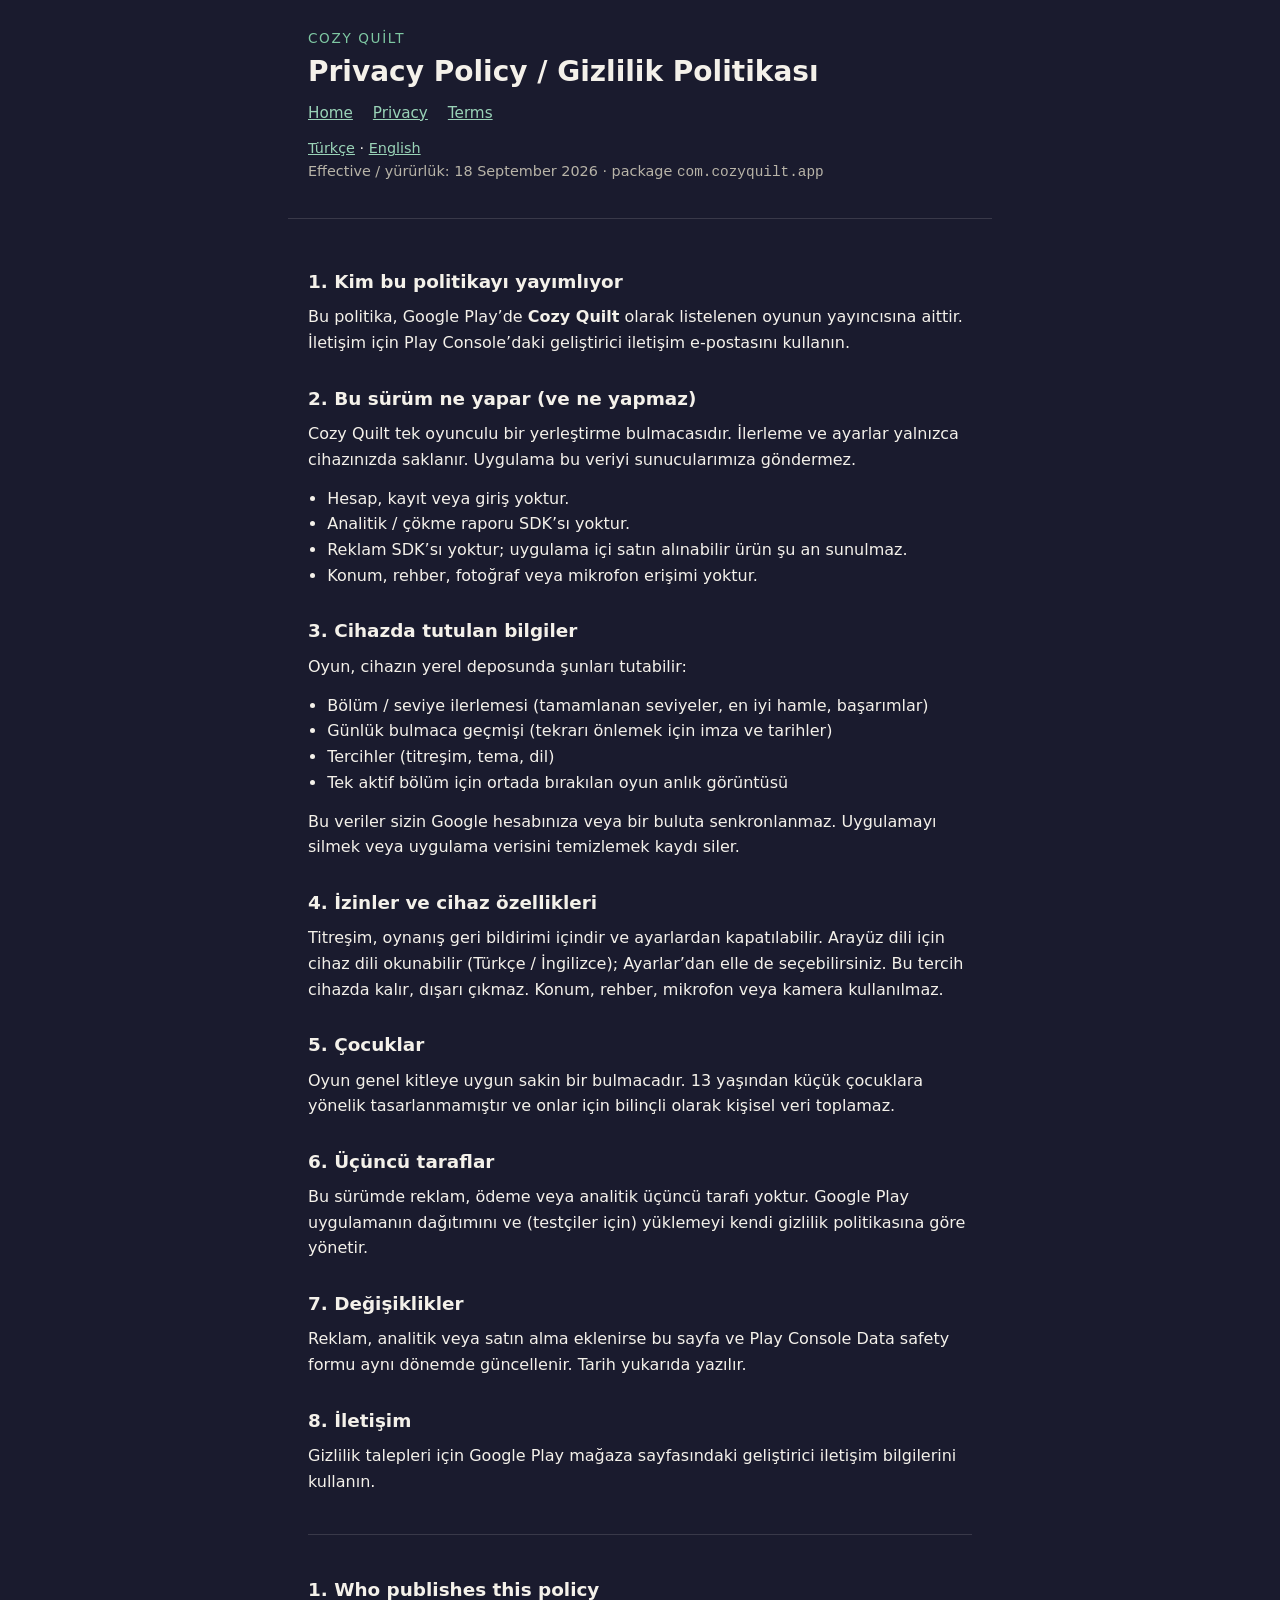
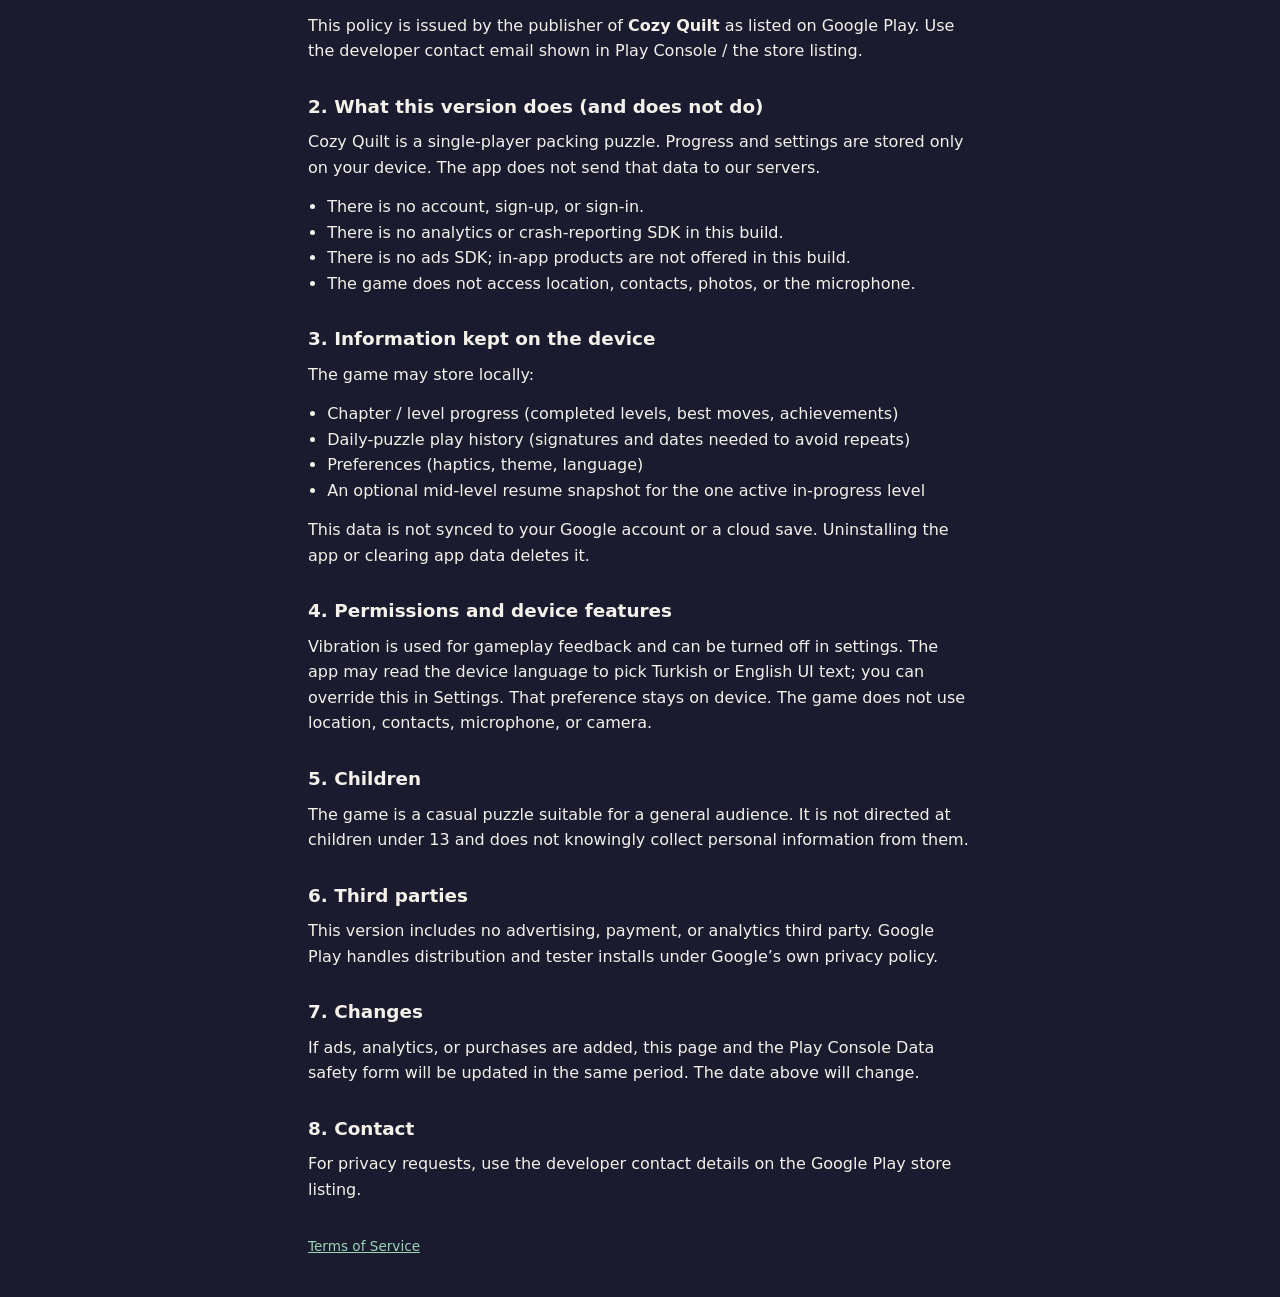
==== privacy.html @ ad8b44af "Add Privacy Policy and Terms of Service pages for Cozy Quilt. Play Console needs public HTTPS pages," ====
<!DOCTYPE html>
<html lang="tr">
  <head>
    <meta charset="utf-8" />
    <meta name="viewport" content="width=device-width, initial-scale=1" />
    <title>Privacy Policy — Cozy Quilt</title>
    <link rel="stylesheet" href="styles.css" />
  </head>
  <body>
    <header>
      <p class="brand">Cozy Quilt</p>
      <h1>Privacy Policy / Gizlilik Politikası</h1>
      <nav>
        <a href="index.html">Home</a>
        <a href="privacy.html">Privacy</a>
        <a href="terms.html">Terms</a>
      </nav>
      <p class="lang-switch"><a href="#tr">Türkçe</a> · <a href="#en">English</a></p>
      <p class="meta">Effective / yürürlük: 18 September 2026 · package <code>com.cozyquilt.app</code></p>
    </header>
    <main>
      <section id="tr">
        <h2>1. Kim bu politikayı yayımlıyor</h2>
        <p>
          Bu politika, Google Play’de <strong>Cozy Quilt</strong> olarak listelenen
          oyunun yayıncısına aittir. İletişim için Play Console’daki geliştirici
          iletişim e-postasını kullanın.
        </p>

        <h2>2. Bu sürüm ne yapar (ve ne yapmaz)</h2>
        <p>
          Cozy Quilt tek oyunculu bir yerleştirme bulmacasıdır. İlerleme ve ayarlar
          yalnızca cihazınızda saklanır. Uygulama bu veriyi sunucularımıza göndermez.
        </p>
        <ul>
          <li>Hesap, kayıt veya giriş yoktur.</li>
          <li>Analitik / çökme raporu SDK’sı yoktur.</li>
          <li>Reklam SDK’sı yoktur; uygulama içi satın alınabilir ürün şu an sunulmaz.</li>
          <li>Konum, rehber, fotoğraf veya mikrofon erişimi yoktur.</li>
        </ul>

        <h2>3. Cihazda tutulan bilgiler</h2>
        <p>Oyun, cihazın yerel deposunda şunları tutabilir:</p>
        <ul>
          <li>Bölüm / seviye ilerlemesi (tamamlanan seviyeler, en iyi hamle, başarımlar)</li>
          <li>Günlük bulmaca geçmişi (tekrarı önlemek için imza ve tarihler)</li>
          <li>Tercihler (titreşim, tema, dil)</li>
          <li>Tek aktif bölüm için ortada bırakılan oyun anlık görüntüsü</li>
        </ul>
        <p>
          Bu veriler sizin Google hesabınıza veya bir buluta senkronlanmaz. Uygulamayı
          silmek veya uygulama verisini temizlemek kaydı siler.
        </p>

        <h2>4. İzinler ve cihaz özellikleri</h2>
        <p>
          Titreşim, oynanış geri bildirimi içindir ve ayarlardan kapatılabilir.
          Arayüz dili için cihaz dili okunabilir (Türkçe / İngilizce); Ayarlar’dan
          elle de seçebilirsiniz. Bu tercih cihazda kalır, dışarı çıkmaz.
          Konum, rehber, mikrofon veya kamera kullanılmaz.
        </p>

        <h2>5. Çocuklar</h2>
        <p>
          Oyun genel kitleye uygun sakin bir bulmacadır. 13 yaşından küçük çocuklara
          yönelik tasarlanmamıştır ve onlar için bilinçli olarak kişisel veri
          toplamaz.
        </p>

        <h2>6. Üçüncü taraflar</h2>
        <p>
          Bu sürümde reklam, ödeme veya analitik üçüncü tarafı yoktur. Google Play
          uygulamanın dağıtımını ve (testçiler için) yüklemeyi kendi gizlilik
          politikasına göre yönetir.
        </p>

        <h2>7. Değişiklikler</h2>
        <p>
          Reklam, analitik veya satın alma eklenirse bu sayfa ve Play Console Data
          safety formu aynı dönemde güncellenir. Tarih yukarıda yazılır.
        </p>

        <h2>8. İletişim</h2>
        <p>
          Gizlilik talepleri için Google Play mağaza sayfasındaki geliştirici iletişim
          bilgilerini kullanın.
        </p>
      </section>

      <hr />

      <section id="en">
        <h2>1. Who publishes this policy</h2>
        <p>
          This policy is issued by the publisher of <strong>Cozy Quilt</strong> as
          listed on Google Play. Use the developer contact email shown in Play Console
          / the store listing.
        </p>

        <h2>2. What this version does (and does not do)</h2>
        <p>
          Cozy Quilt is a single-player packing puzzle. Progress and settings are
          stored only on your device. The app does not send that data to our servers.
        </p>
        <ul>
          <li>There is no account, sign-up, or sign-in.</li>
          <li>There is no analytics or crash-reporting SDK in this build.</li>
          <li>There is no ads SDK; in-app products are not offered in this build.</li>
          <li>The game does not access location, contacts, photos, or the microphone.</li>
        </ul>

        <h2>3. Information kept on the device</h2>
        <p>The game may store locally:</p>
        <ul>
          <li>Chapter / level progress (completed levels, best moves, achievements)</li>
          <li>Daily-puzzle play history (signatures and dates needed to avoid repeats)</li>
          <li>Preferences (haptics, theme, language)</li>
          <li>An optional mid-level resume snapshot for the one active in-progress level</li>
        </ul>
        <p>
          This data is not synced to your Google account or a cloud save. Uninstalling
          the app or clearing app data deletes it.
        </p>

        <h2>4. Permissions and device features</h2>
        <p>
          Vibration is used for gameplay feedback and can be turned off in settings.
          The app may read the device language to pick Turkish or English UI text;
          you can override this in Settings. That preference stays on device.
          The game does not use location, contacts, microphone, or camera.
        </p>

        <h2>5. Children</h2>
        <p>
          The game is a casual puzzle suitable for a general audience. It is not
          directed at children under 13 and does not knowingly collect personal
          information from them.
        </p>

        <h2>6. Third parties</h2>
        <p>
          This version includes no advertising, payment, or analytics third party.
          Google Play handles distribution and tester installs under Google’s own
          privacy policy.
        </p>

        <h2>7. Changes</h2>
        <p>
          If ads, analytics, or purchases are added, this page and the Play Console
          Data safety form will be updated in the same period. The date above will
          change.
        </p>

        <h2>8. Contact</h2>
        <p>
          For privacy requests, use the developer contact details on the Google Play
          store listing.
        </p>
      </section>
    </main>
    <footer>
      <a href="terms.html">Terms of Service</a>
    </footer>
  </body>
</html>
---- styles.css ----
:root {
  --bg: #1a1b2e;
  --fg: #f4f1ea;
  --muted: #b8b4a8;
  --accent: #7ec8a3;
  --line: rgba(244, 241, 234, 0.14);
  --link: #9ad4b8;
}

* {
  box-sizing: border-box;
}

html {
  scroll-behavior: smooth;
}

body {
  margin: 0;
  font-family: "Segoe UI", system-ui, sans-serif;
  background: var(--bg);
  color: var(--fg);
  line-height: 1.6;
}

a {
  color: var(--link);
}

header,
main,
footer {
  max-width: 44rem;
  margin: 0 auto;
  padding: 1.25rem 1.25rem 0;
}

header {
  padding-top: 1.75rem;
  border-bottom: 1px solid var(--line);
  padding-bottom: 1.25rem;
}

.brand {
  font-size: 0.85rem;
  letter-spacing: 0.12em;
  text-transform: uppercase;
  color: var(--accent);
  margin: 0 0 0.35rem;
}

h1 {
  font-size: 1.75rem;
  line-height: 1.2;
  margin: 0 0 0.75rem;
}

nav {
  display: flex;
  flex-wrap: wrap;
  gap: 0.75rem 1.25rem;
  font-size: 0.95rem;
}

.meta {
  color: var(--muted);
  font-size: 0.9rem;
}

h2 {
  font-size: 1.15rem;
  margin: 1.75rem 0 0.5rem;
}

p,
ul {
  margin: 0 0 0.85rem;
}

ul {
  padding-left: 1.2rem;
}

hr {
  border: 0;
  border-top: 1px solid var(--line);
  margin: 2.5rem 0;
}

.lang-switch {
  margin: 0.75rem 0 0;
  font-size: 0.9rem;
}

section[id] {
  scroll-margin-top: 1rem;
}

footer {
  color: var(--muted);
  font-size: 0.85rem;
  padding-bottom: 2.5rem;
}
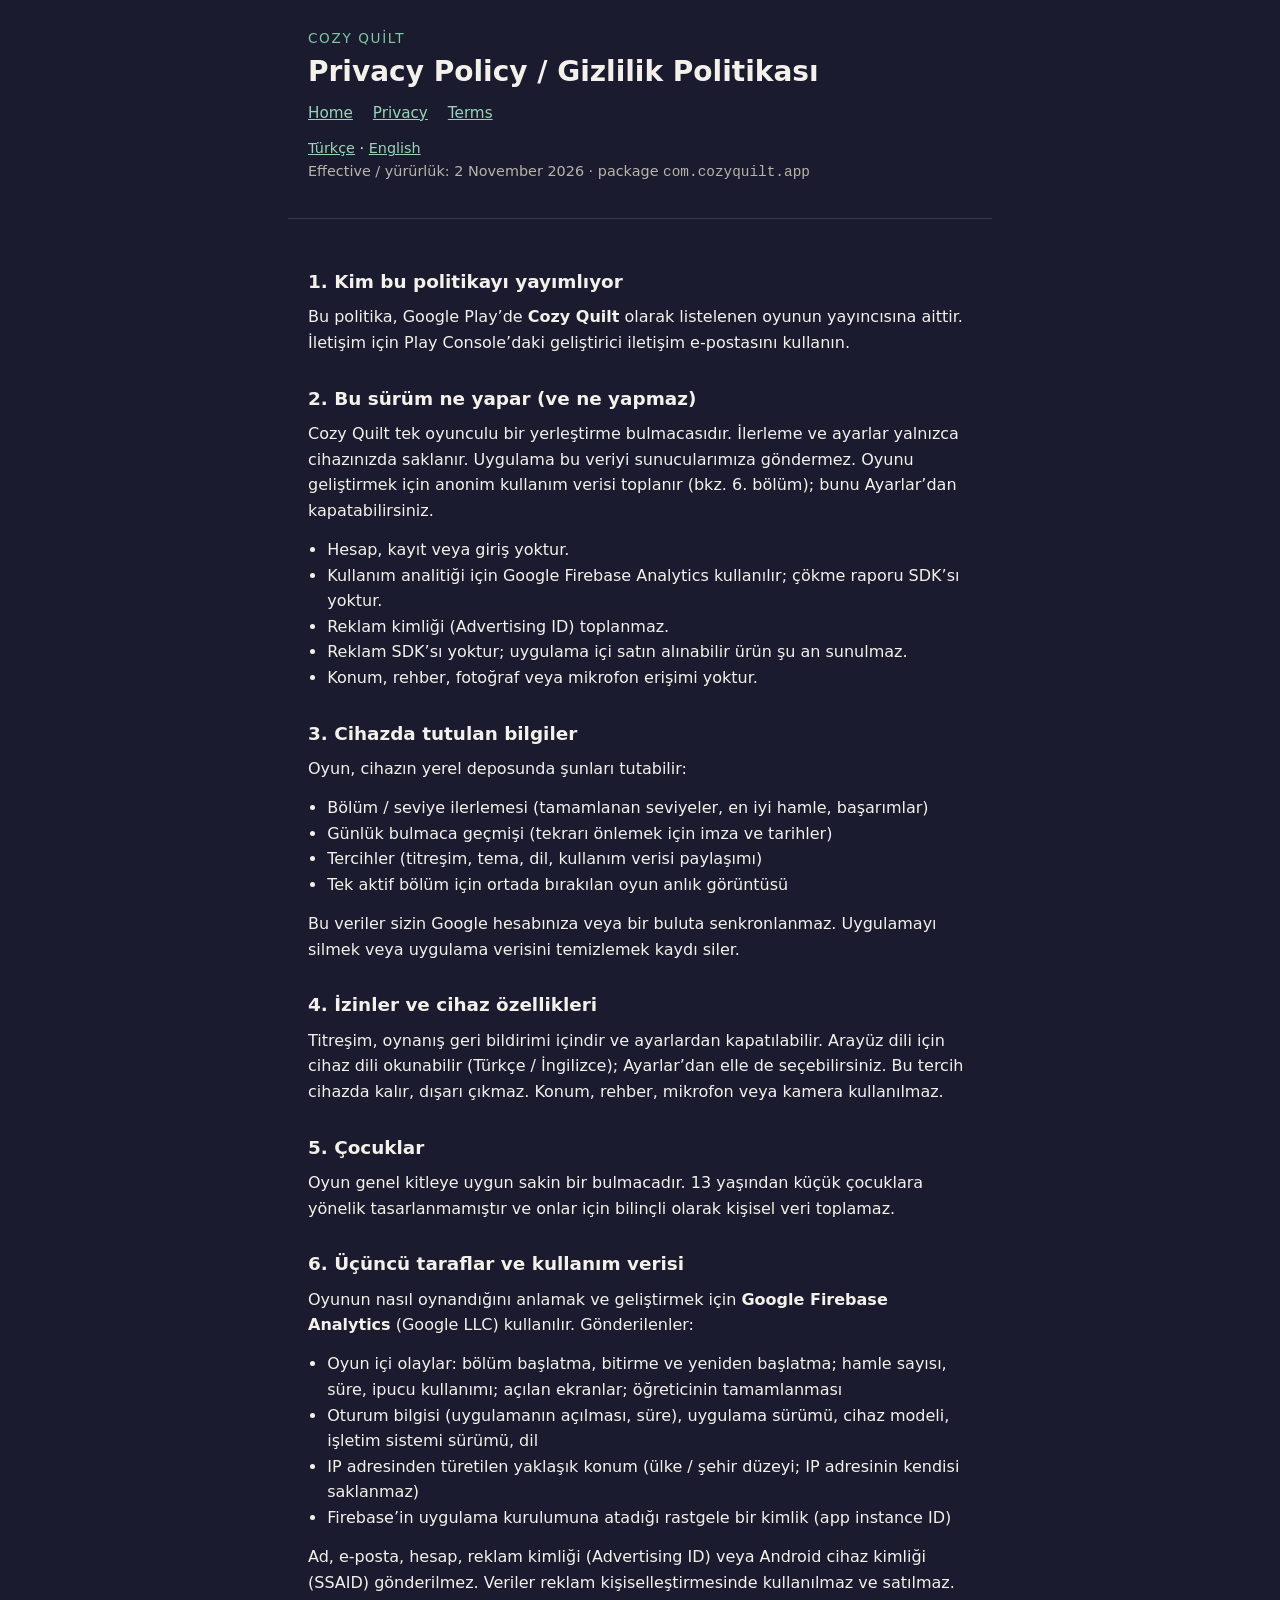
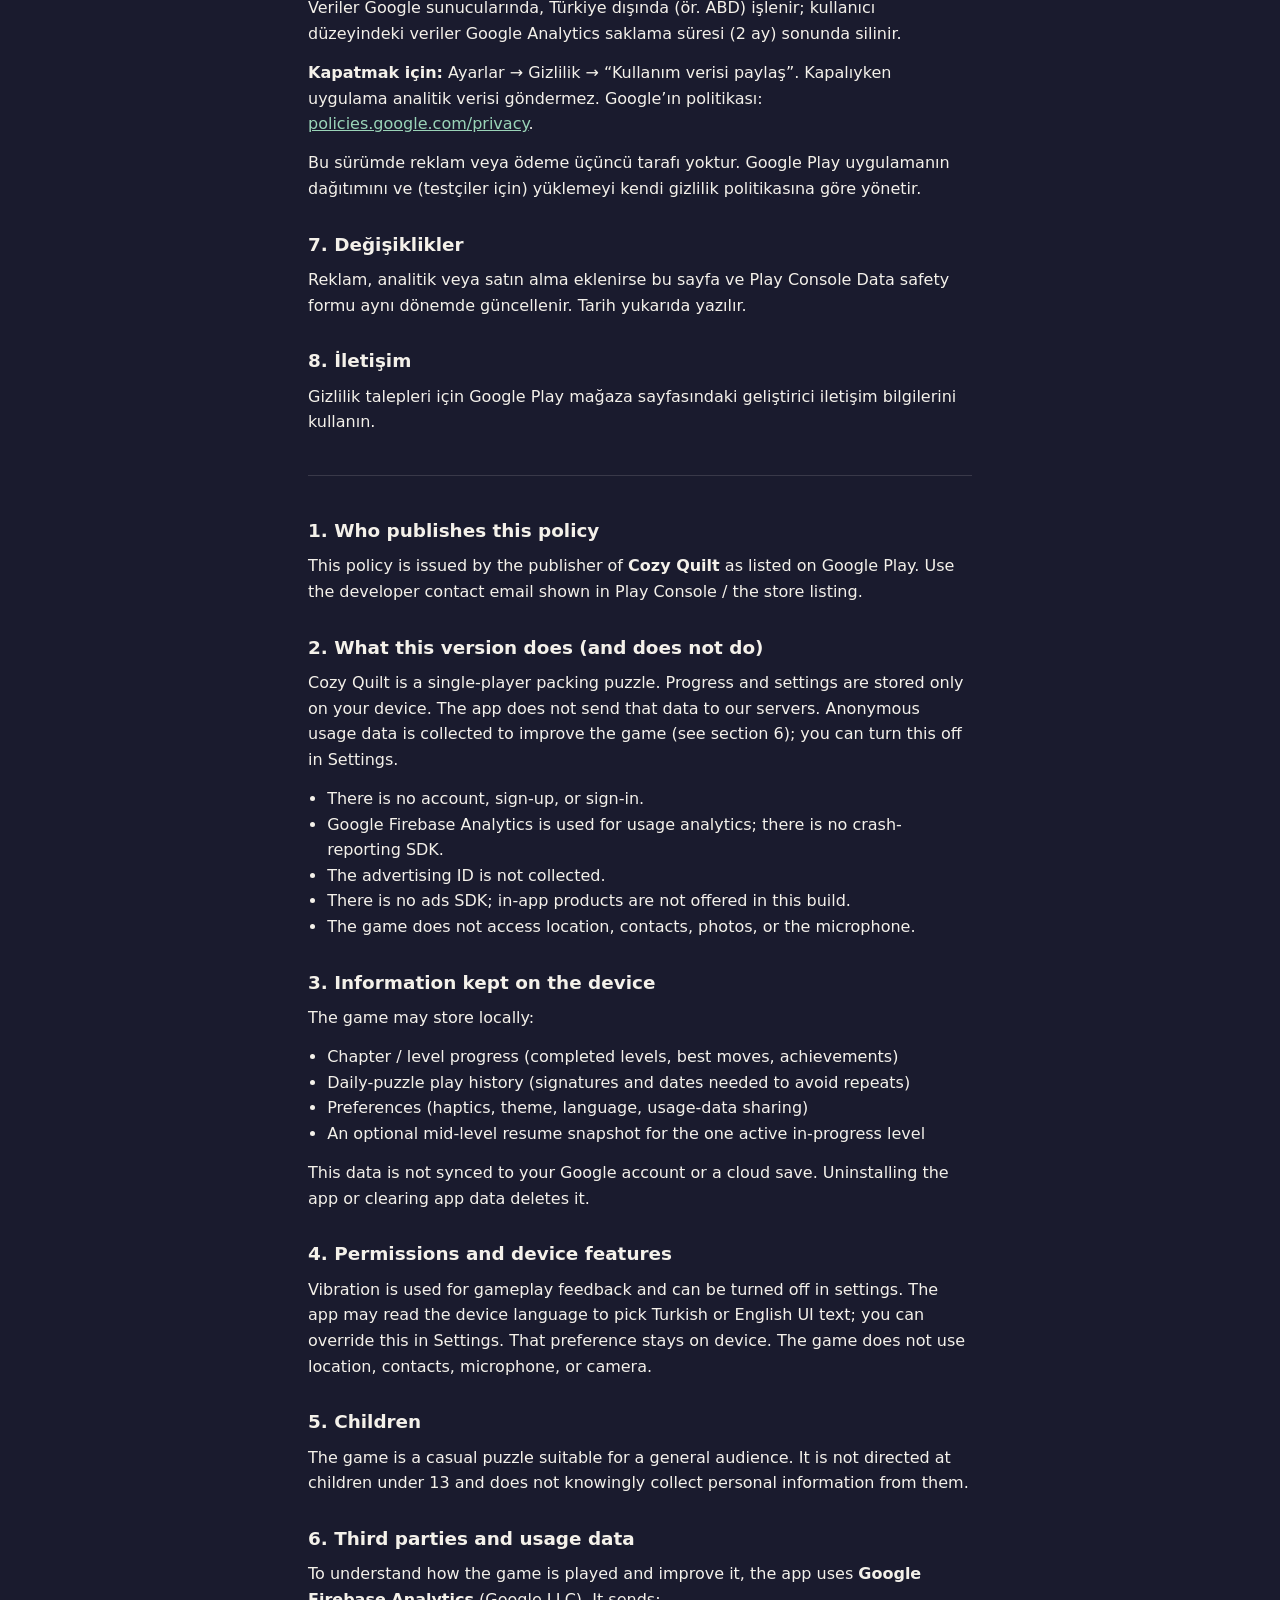
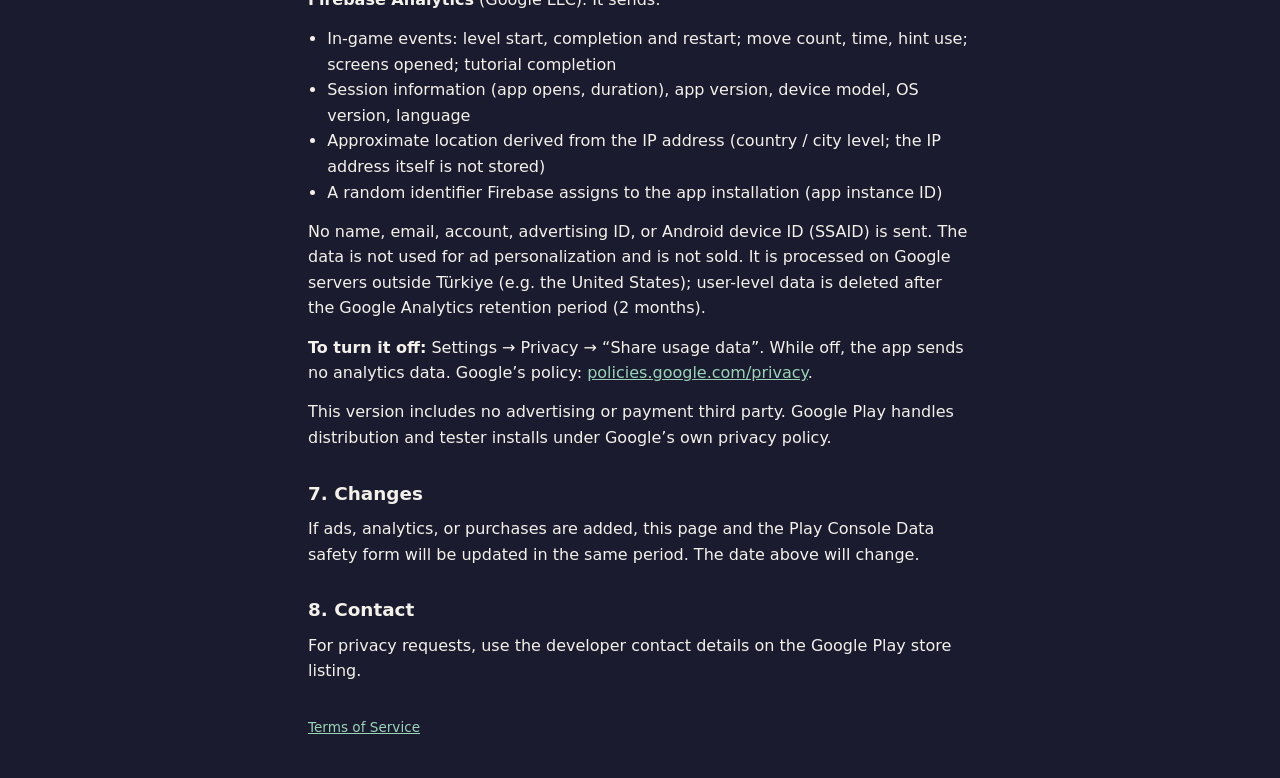
==== commit 1f392080: "Privacy: Firebase Analytics (effective 2 Nov 2026) Co-Authored-By: Claude Opus 5.5 <noreply@anthropi" ====
--- a/privacy.html
+++ b/privacy.html
@@ -16,7 +16,7 @@
         <a href="terms.html">Terms</a>
       </nav>
       <p class="lang-switch"><a href="#tr">Türkçe</a> · <a href="#en">English</a></p>
-      <p class="meta">Effective / yürürlük: 18 September 2026 · package <code>com.cozyquilt.app</code></p>
+      <p class="meta">Effective / yürürlük: 2 November 2026 · package <code>com.cozyquilt.app</code></p>
     </header>
     <main>
       <section id="tr">
@@ -31,10 +31,13 @@
         <p>
           Cozy Quilt tek oyunculu bir yerleştirme bulmacasıdır. İlerleme ve ayarlar
           yalnızca cihazınızda saklanır. Uygulama bu veriyi sunucularımıza göndermez.
+          Oyunu geliştirmek için anonim kullanım verisi toplanır (bkz. 6. bölüm);
+          bunu Ayarlar’dan kapatabilirsiniz.
         </p>
         <ul>
           <li>Hesap, kayıt veya giriş yoktur.</li>
-          <li>Analitik / çökme raporu SDK’sı yoktur.</li>
+          <li>Kullanım analitiği için Google Firebase Analytics kullanılır; çökme raporu SDK’sı yoktur.</li>
+          <li>Reklam kimliği (Advertising ID) toplanmaz.</li>
           <li>Reklam SDK’sı yoktur; uygulama içi satın alınabilir ürün şu an sunulmaz.</li>
           <li>Konum, rehber, fotoğraf veya mikrofon erişimi yoktur.</li>
         </ul>
@@ -44,7 +47,7 @@
         <ul>
           <li>Bölüm / seviye ilerlemesi (tamamlanan seviyeler, en iyi hamle, başarımlar)</li>
           <li>Günlük bulmaca geçmişi (tekrarı önlemek için imza ve tarihler)</li>
-          <li>Tercihler (titreşim, tema, dil)</li>
+          <li>Tercihler (titreşim, tema, dil, kullanım verisi paylaşımı)</li>
           <li>Tek aktif bölüm için ortada bırakılan oyun anlık görüntüsü</li>
         </ul>
         <p>
@@ -67,11 +70,32 @@
           toplamaz.
         </p>
 
-        <h2>6. Üçüncü taraflar</h2>
-        <p>
-          Bu sürümde reklam, ödeme veya analitik üçüncü tarafı yoktur. Google Play
-          uygulamanın dağıtımını ve (testçiler için) yüklemeyi kendi gizlilik
-          politikasına göre yönetir.
+        <h2>6. Üçüncü taraflar ve kullanım verisi</h2>
+        <p>
+          Oyunun nasıl oynandığını anlamak ve geliştirmek için
+          <strong>Google Firebase Analytics</strong> (Google LLC) kullanılır. Gönderilenler:
+        </p>
+        <ul>
+          <li>Oyun içi olaylar: bölüm başlatma, bitirme ve yeniden başlatma; hamle sayısı, süre, ipucu kullanımı; açılan ekranlar; öğreticinin tamamlanması</li>
+          <li>Oturum bilgisi (uygulamanın açılması, süre), uygulama sürümü, cihaz modeli, işletim sistemi sürümü, dil</li>
+          <li>IP adresinden türetilen yaklaşık konum (ülke / şehir düzeyi; IP adresinin kendisi saklanmaz)</li>
+          <li>Firebase’in uygulama kurulumuna atadığı rastgele bir kimlik (app instance ID)</li>
+        </ul>
+        <p>
+          Ad, e-posta, hesap, reklam kimliği (Advertising ID) veya Android cihaz kimliği
+          (SSAID) gönderilmez. Veriler reklam kişiselleştirmesinde kullanılmaz ve
+          satılmaz. Veriler Google sunucularında, Türkiye dışında (ör. ABD) işlenir;
+          kullanıcı düzeyindeki veriler Google Analytics saklama süresi (2 ay)
+          sonunda silinir.
+        </p>
+        <p>
+          <strong>Kapatmak için:</strong> Ayarlar → Gizlilik → “Kullanım verisi paylaş”.
+          Kapalıyken uygulama analitik verisi göndermez. Google’ın politikası:
+          <a href="https://policies.google.com/privacy">policies.google.com/privacy</a>.
+        </p>
+        <p>
+          Bu sürümde reklam veya ödeme üçüncü tarafı yoktur. Google Play uygulamanın
+          dağıtımını ve (testçiler için) yüklemeyi kendi gizlilik politikasına göre yönetir.
         </p>
 
         <h2>7. Değişiklikler</h2>
@@ -101,10 +125,13 @@
         <p>
           Cozy Quilt is a single-player packing puzzle. Progress and settings are
           stored only on your device. The app does not send that data to our servers.
+          Anonymous usage data is collected to improve the game (see section 6);
+          you can turn this off in Settings.
         </p>
         <ul>
           <li>There is no account, sign-up, or sign-in.</li>
-          <li>There is no analytics or crash-reporting SDK in this build.</li>
+          <li>Google Firebase Analytics is used for usage analytics; there is no crash-reporting SDK.</li>
+          <li>The advertising ID is not collected.</li>
           <li>There is no ads SDK; in-app products are not offered in this build.</li>
           <li>The game does not access location, contacts, photos, or the microphone.</li>
         </ul>
@@ -114,7 +141,7 @@
         <ul>
           <li>Chapter / level progress (completed levels, best moves, achievements)</li>
           <li>Daily-puzzle play history (signatures and dates needed to avoid repeats)</li>
-          <li>Preferences (haptics, theme, language)</li>
+          <li>Preferences (haptics, theme, language, usage-data sharing)</li>
           <li>An optional mid-level resume snapshot for the one active in-progress level</li>
         </ul>
         <p>
@@ -137,11 +164,31 @@
           information from them.
         </p>
 
-        <h2>6. Third parties</h2>
-        <p>
-          This version includes no advertising, payment, or analytics third party.
-          Google Play handles distribution and tester installs under Google’s own
-          privacy policy.
+        <h2>6. Third parties and usage data</h2>
+        <p>
+          To understand how the game is played and improve it, the app uses
+          <strong>Google Firebase Analytics</strong> (Google LLC). It sends:
+        </p>
+        <ul>
+          <li>In-game events: level start, completion and restart; move count, time, hint use; screens opened; tutorial completion</li>
+          <li>Session information (app opens, duration), app version, device model, OS version, language</li>
+          <li>Approximate location derived from the IP address (country / city level; the IP address itself is not stored)</li>
+          <li>A random identifier Firebase assigns to the app installation (app instance ID)</li>
+        </ul>
+        <p>
+          No name, email, account, advertising ID, or Android device ID (SSAID) is sent.
+          The data is not used for ad personalization and is not sold. It is processed
+          on Google servers outside Türkiye (e.g. the United States); user-level data is
+          deleted after the Google Analytics retention period (2 months).
+        </p>
+        <p>
+          <strong>To turn it off:</strong> Settings → Privacy → “Share usage data”. While
+          off, the app sends no analytics data. Google’s policy:
+          <a href="https://policies.google.com/privacy">policies.google.com/privacy</a>.
+        </p>
+        <p>
+          This version includes no advertising or payment third party. Google Play
+          handles distribution and tester installs under Google’s own privacy policy.
         </p>
 
         <h2>7. Changes</h2>
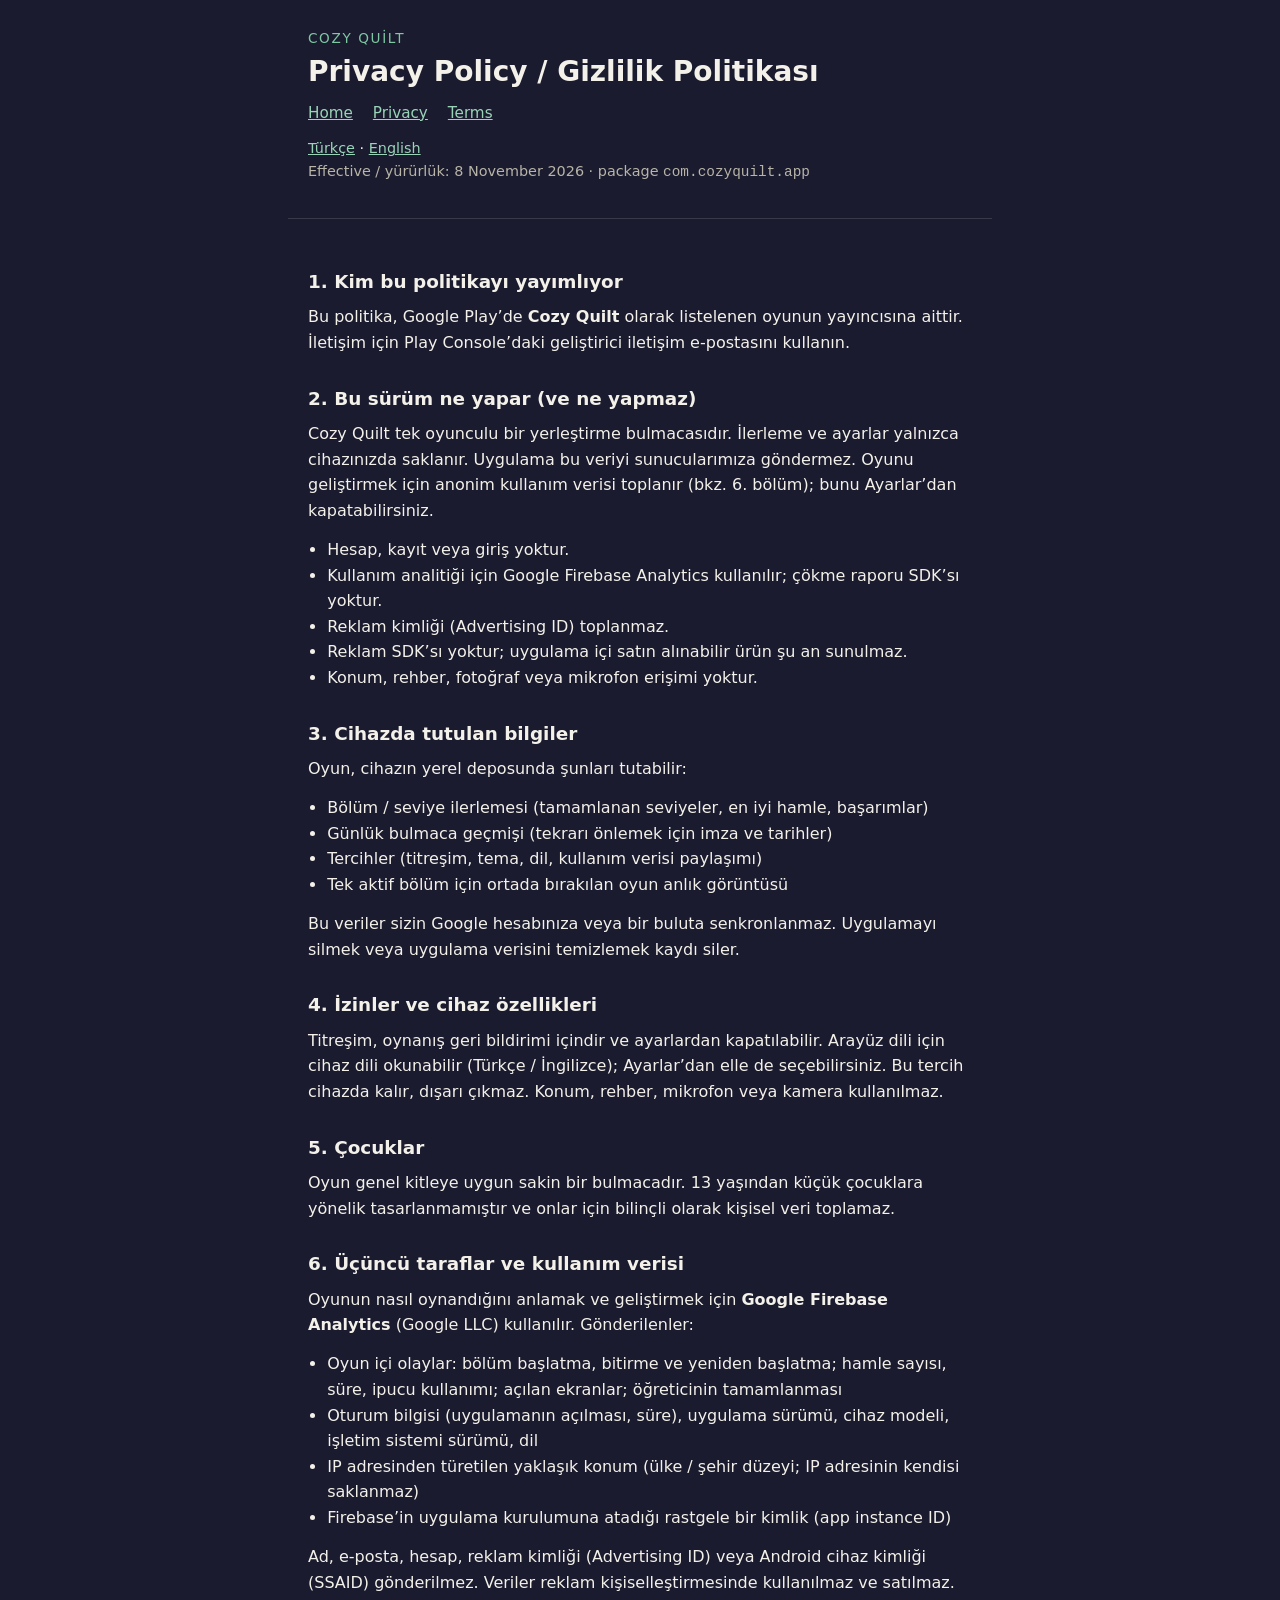
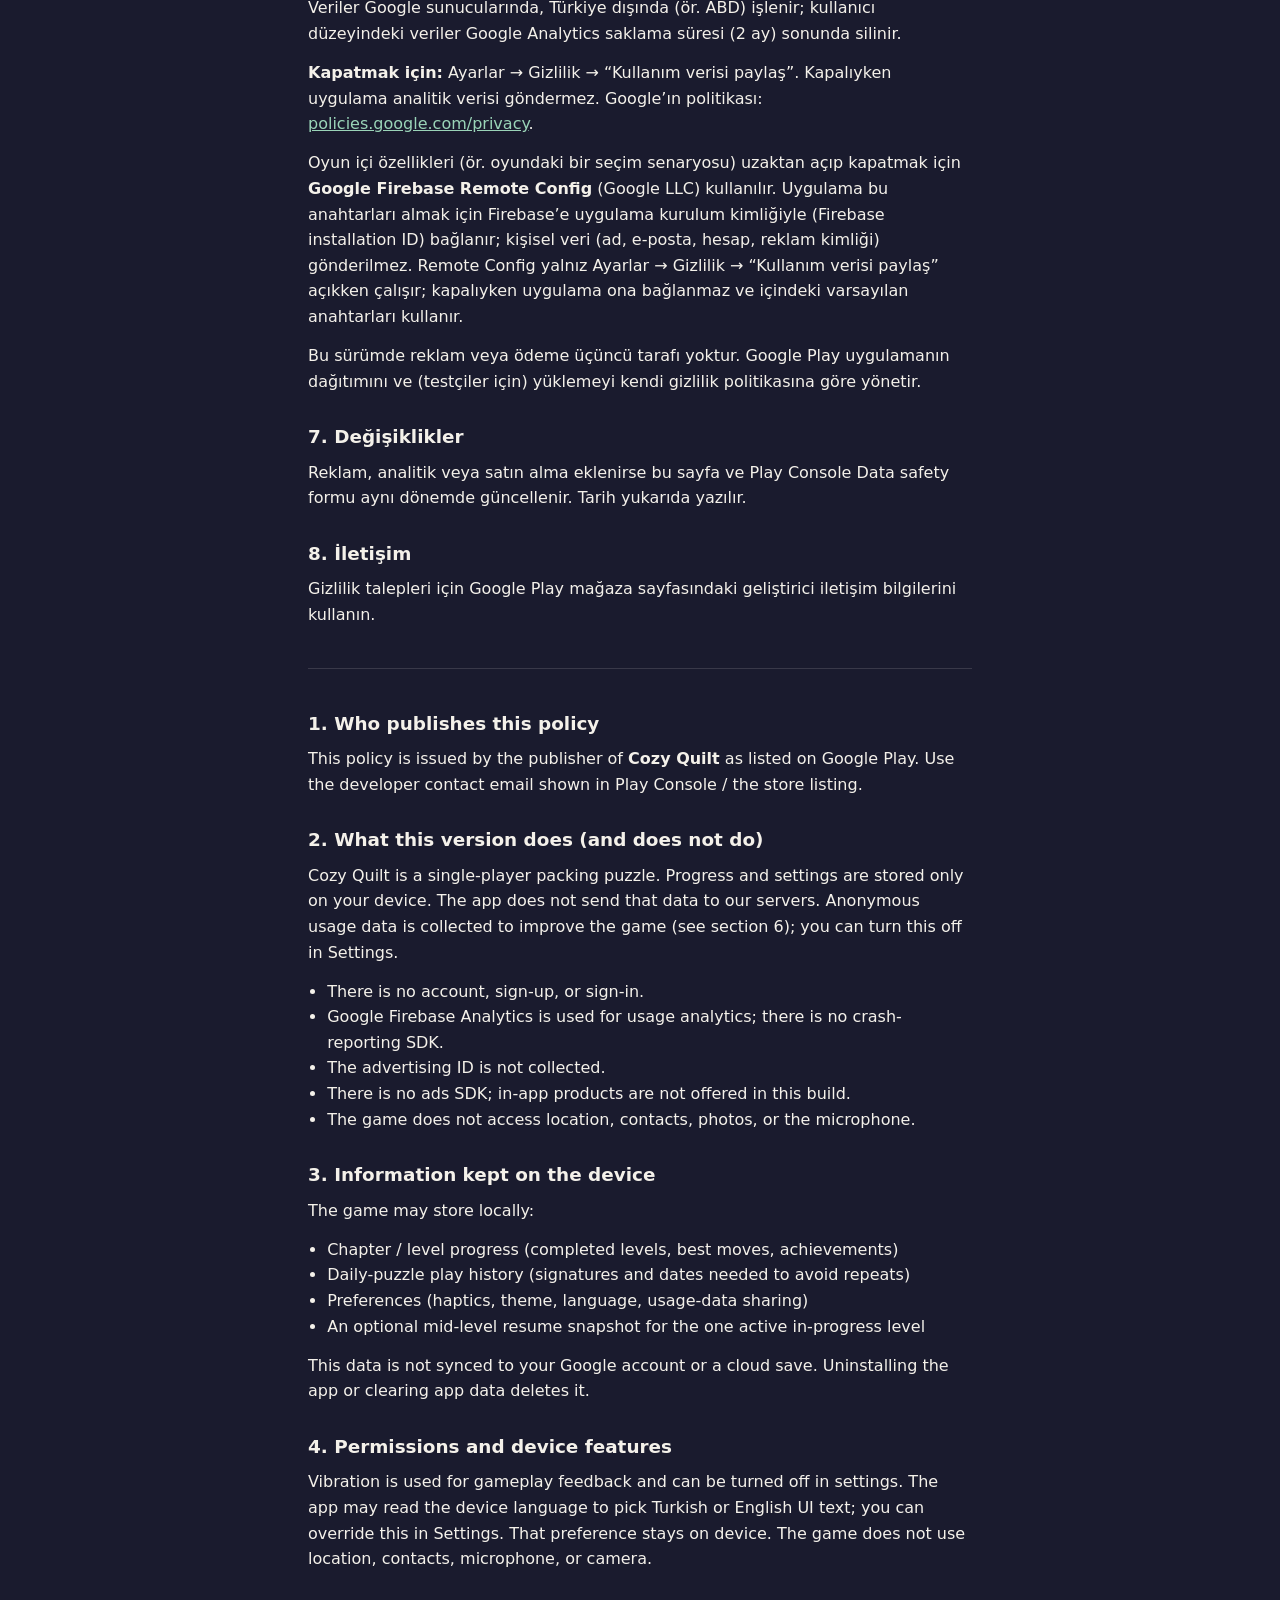
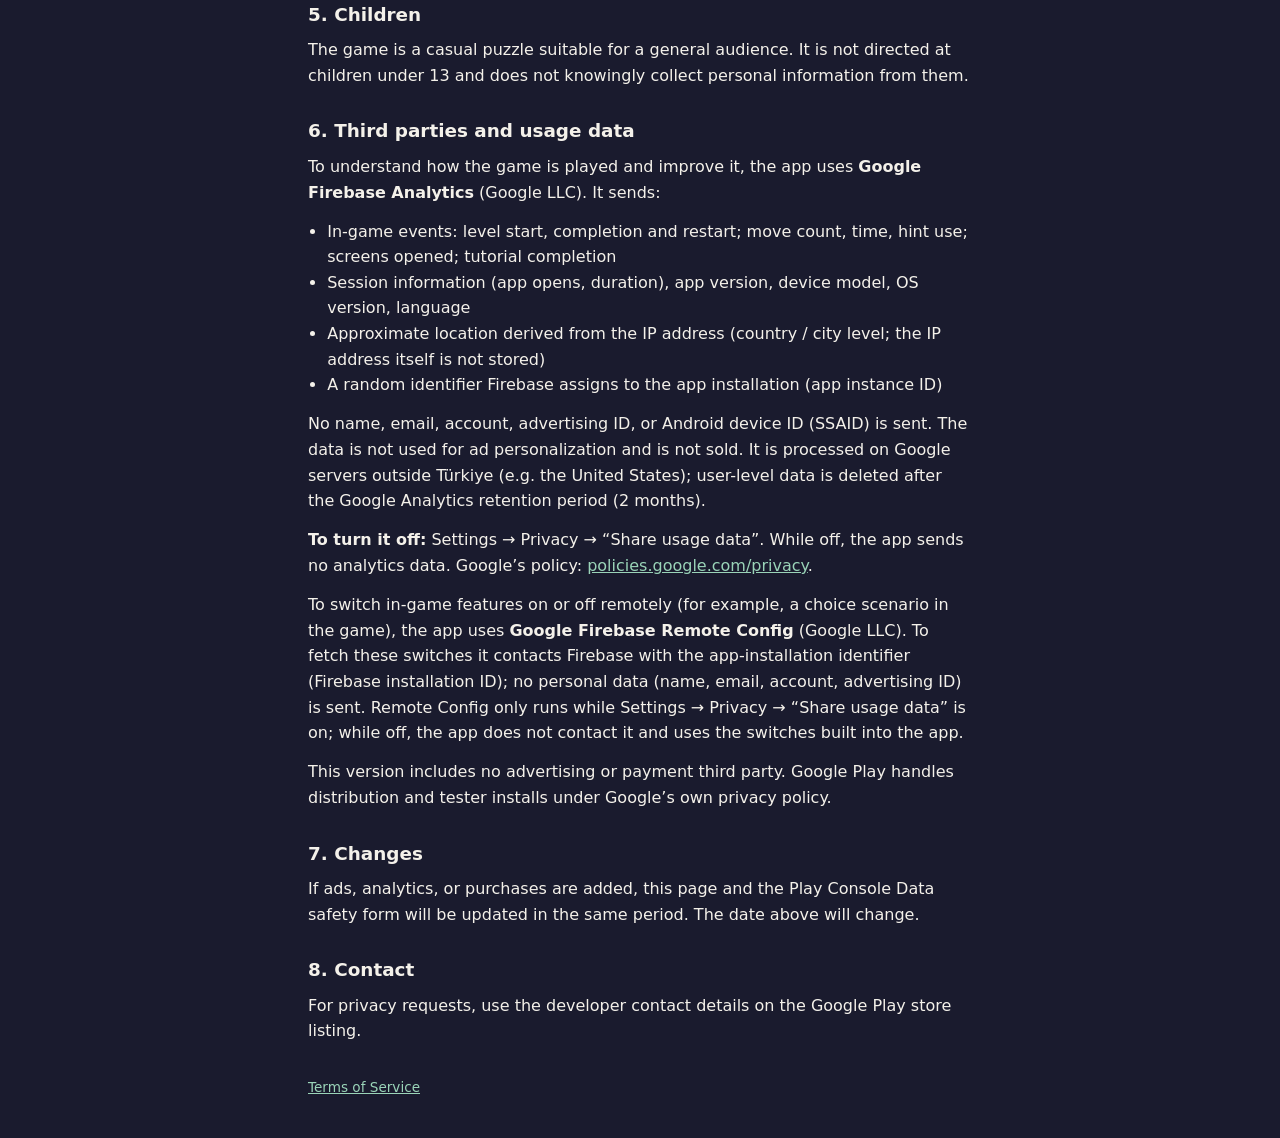
==== commit 7da828bc: "Privacy: Firebase Remote Config, only with usage-data consent (effective 8 Nov 2026) Co-Authored-By:" ====
--- a/privacy.html
+++ b/privacy.html
@@ -16,7 +16,7 @@
         <a href="terms.html">Terms</a>
       </nav>
       <p class="lang-switch"><a href="#tr">Türkçe</a> · <a href="#en">English</a></p>
-      <p class="meta">Effective / yürürlük: 2 November 2026 · package <code>com.cozyquilt.app</code></p>
+      <p class="meta">Effective / yürürlük: 8 November 2026 · package <code>com.cozyquilt.app</code></p>
     </header>
     <main>
       <section id="tr">
@@ -94,6 +94,14 @@
           <a href="https://policies.google.com/privacy">policies.google.com/privacy</a>.
         </p>
         <p>
+          Oyun içi özellikleri (ör. oyundaki bir seçim senaryosu) uzaktan açıp kapatmak için
+          <strong>Google Firebase Remote Config</strong> (Google LLC) kullanılır. Uygulama bu
+          anahtarları almak için Firebase’e uygulama kurulum kimliğiyle (Firebase installation ID)
+          bağlanır; kişisel veri (ad, e-posta, hesap, reklam kimliği) gönderilmez. Remote Config
+          yalnız Ayarlar → Gizlilik → “Kullanım verisi paylaş” açıkken çalışır; kapalıyken
+          uygulama ona bağlanmaz ve içindeki varsayılan anahtarları kullanır.
+        </p>
+        <p>
           Bu sürümde reklam veya ödeme üçüncü tarafı yoktur. Google Play uygulamanın
           dağıtımını ve (testçiler için) yüklemeyi kendi gizlilik politikasına göre yönetir.
         </p>
@@ -185,6 +193,14 @@
           <strong>To turn it off:</strong> Settings → Privacy → “Share usage data”. While
           off, the app sends no analytics data. Google’s policy:
           <a href="https://policies.google.com/privacy">policies.google.com/privacy</a>.
+        </p>
+        <p>
+          To switch in-game features on or off remotely (for example, a choice scenario in the
+          game), the app uses <strong>Google Firebase Remote Config</strong> (Google LLC). To fetch
+          these switches it contacts Firebase with the app-installation identifier (Firebase
+          installation ID); no personal data (name, email, account, advertising ID) is sent. Remote
+          Config only runs while Settings → Privacy → “Share usage data” is on; while off, the app
+          does not contact it and uses the switches built into the app.
         </p>
         <p>
           This version includes no advertising or payment third party. Google Play
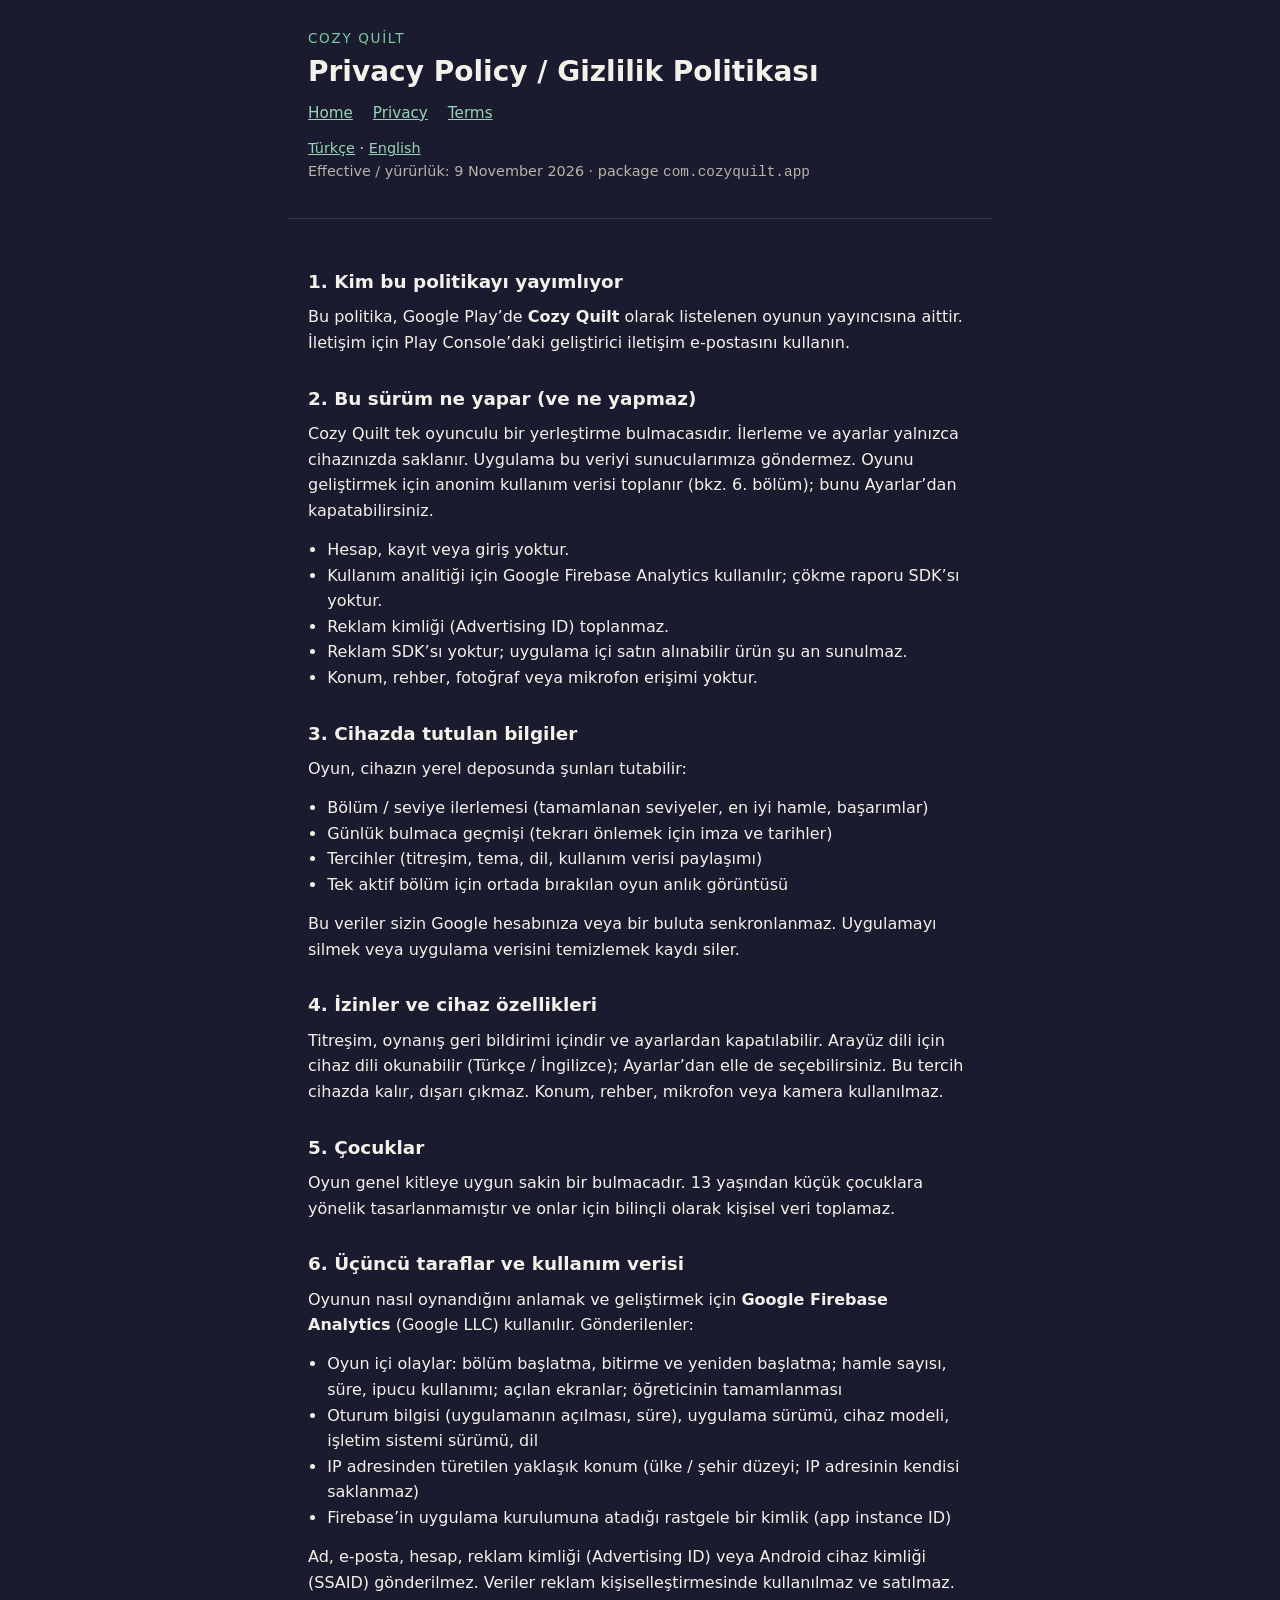
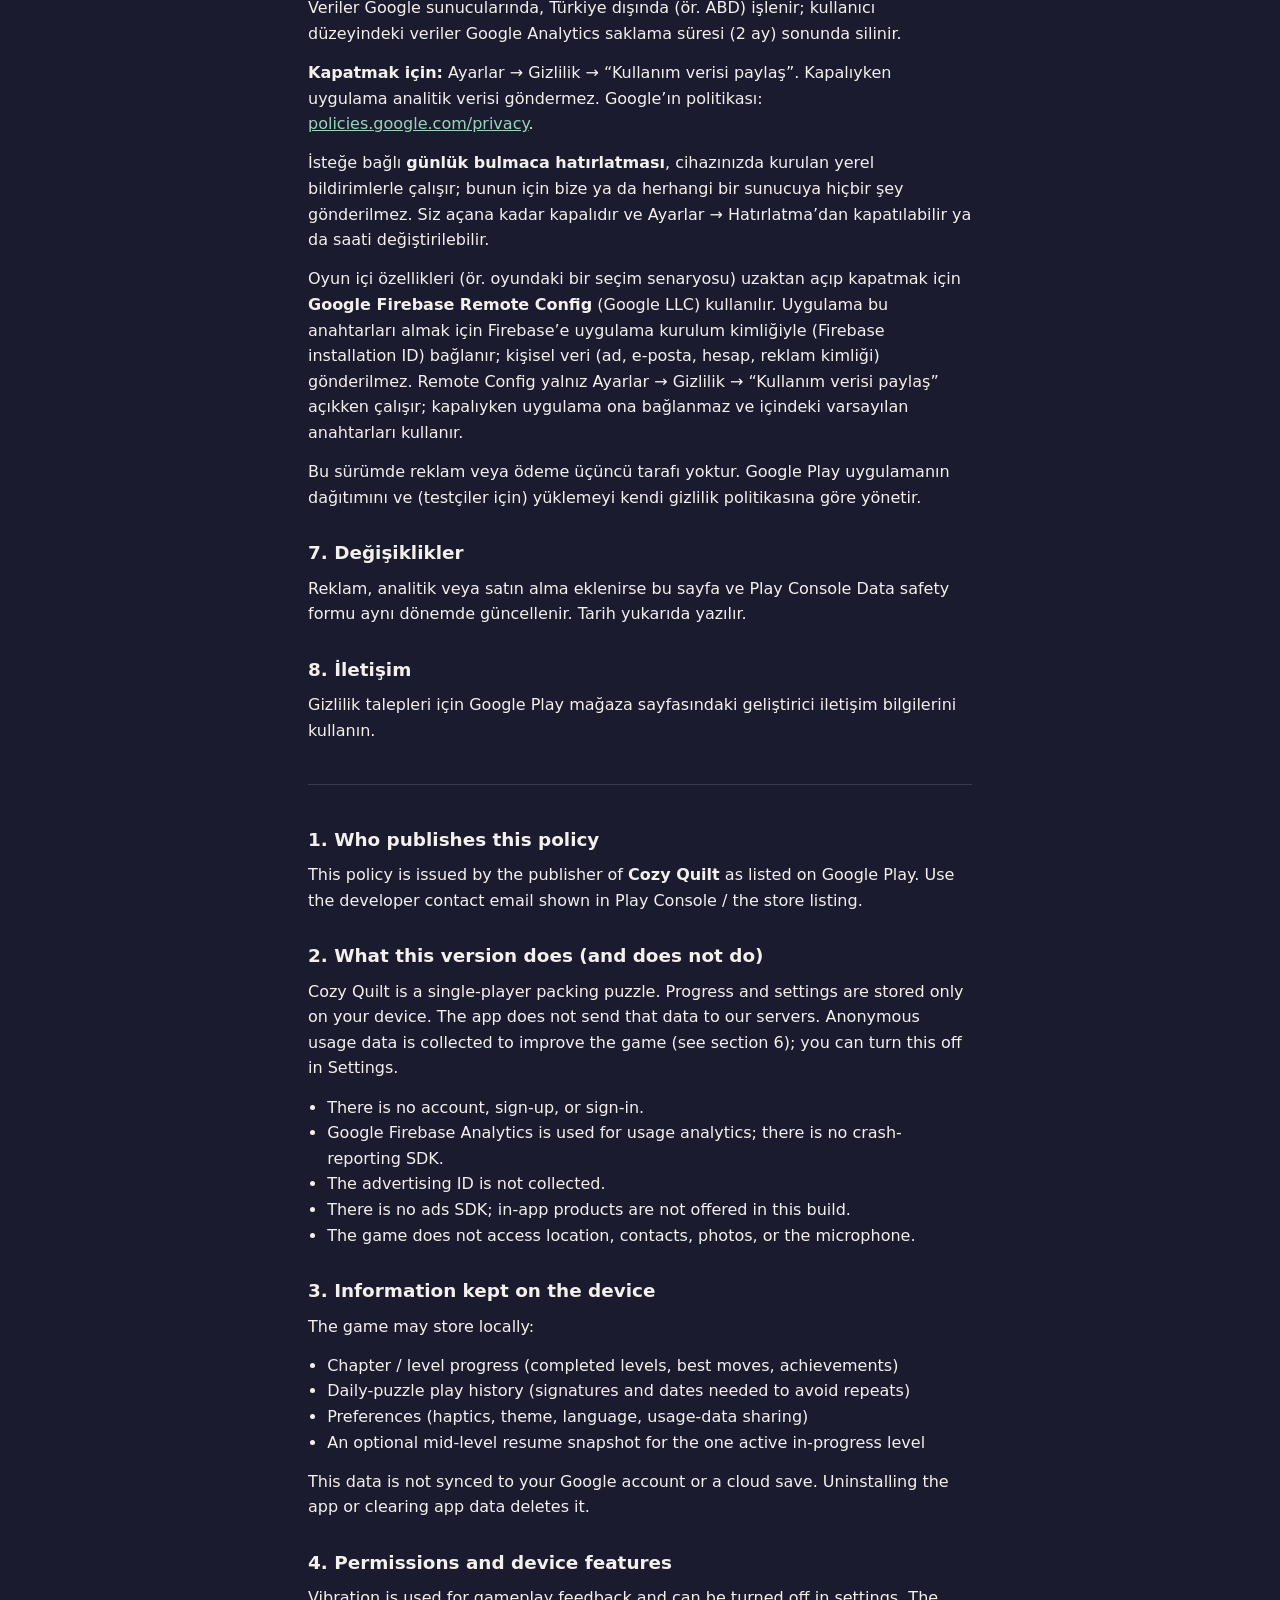
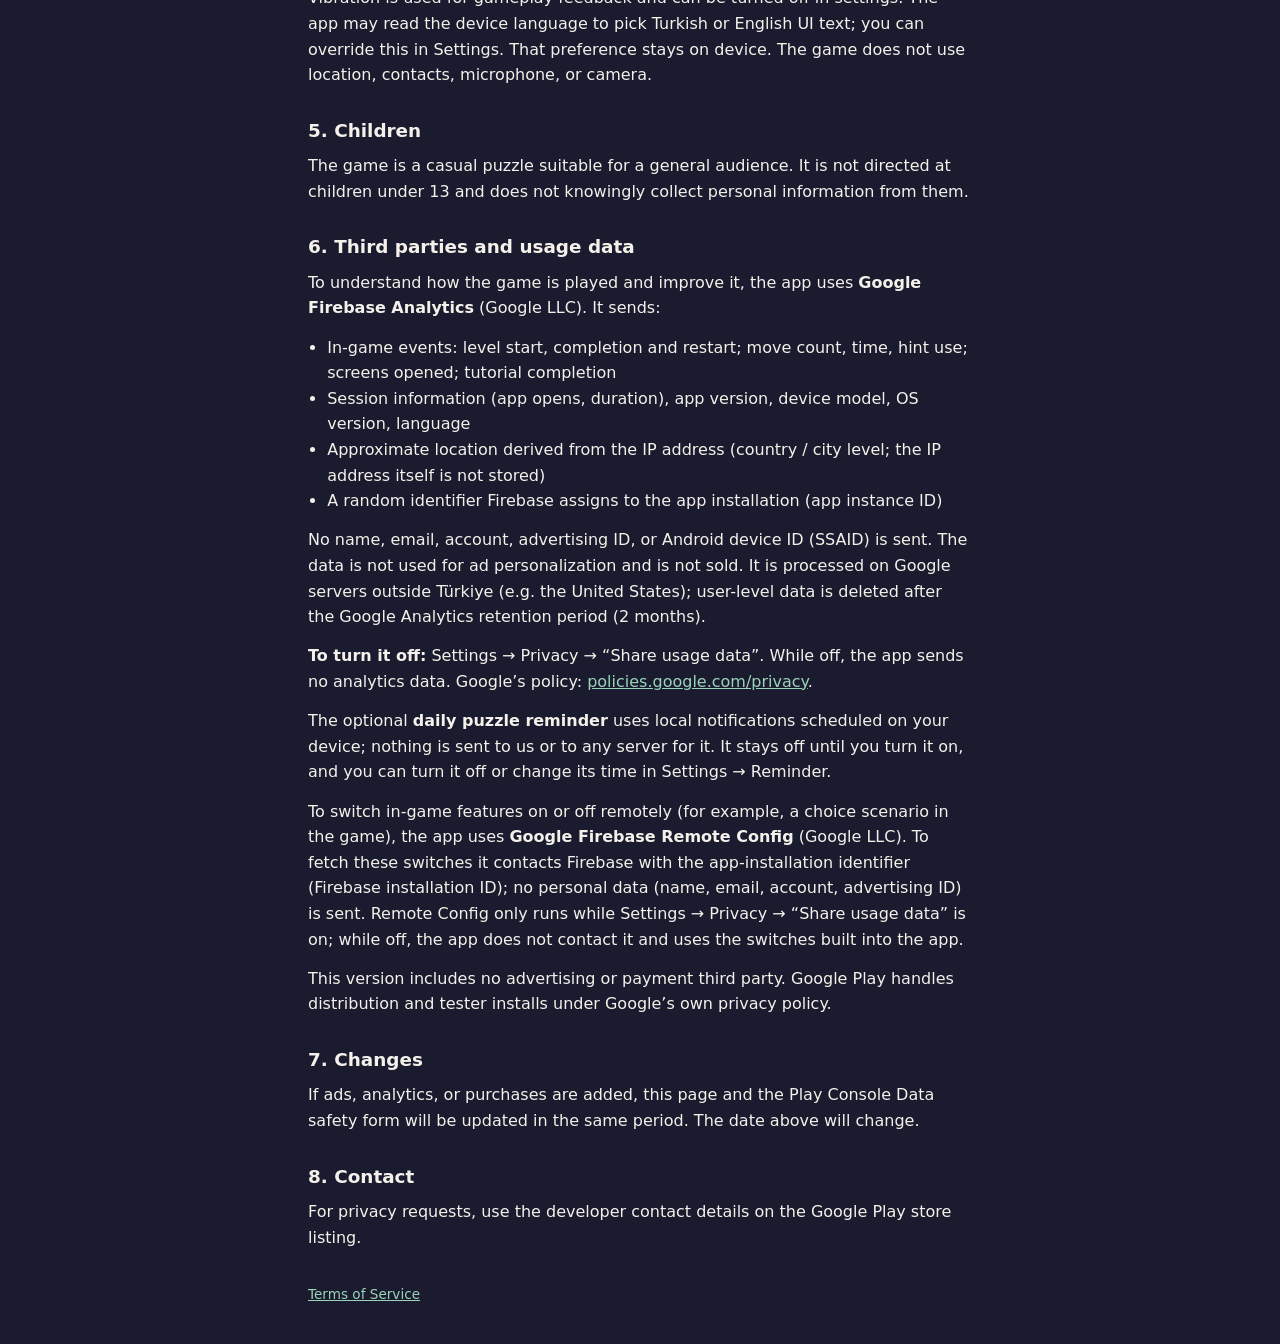
==== commit 13643839: "Privacy: daily puzzle reminder (local notifications), effective 9 November 2026 Co-Authored-By: Clau" ====
--- a/privacy.html
+++ b/privacy.html
@@ -16,7 +16,7 @@
         <a href="terms.html">Terms</a>
       </nav>
       <p class="lang-switch"><a href="#tr">Türkçe</a> · <a href="#en">English</a></p>
-      <p class="meta">Effective / yürürlük: 8 November 2026 · package <code>com.cozyquilt.app</code></p>
+      <p class="meta">Effective / yürürlük: 9 November 2026 · package <code>com.cozyquilt.app</code></p>
     </header>
     <main>
       <section id="tr">
@@ -92,6 +92,11 @@
           <strong>Kapatmak için:</strong> Ayarlar → Gizlilik → “Kullanım verisi paylaş”.
           Kapalıyken uygulama analitik verisi göndermez. Google’ın politikası:
           <a href="https://policies.google.com/privacy">policies.google.com/privacy</a>.
+        </p>
+        <p>
+          İsteğe bağlı <strong>günlük bulmaca hatırlatması</strong>, cihazınızda kurulan yerel
+          bildirimlerle çalışır; bunun için bize ya da herhangi bir sunucuya hiçbir şey gönderilmez.
+          Siz açana kadar kapalıdır ve Ayarlar → Hatırlatma’dan kapatılabilir ya da saati değiştirilebilir.
         </p>
         <p>
           Oyun içi özellikleri (ör. oyundaki bir seçim senaryosu) uzaktan açıp kapatmak için
@@ -193,6 +198,11 @@
           <strong>To turn it off:</strong> Settings → Privacy → “Share usage data”. While
           off, the app sends no analytics data. Google’s policy:
           <a href="https://policies.google.com/privacy">policies.google.com/privacy</a>.
+        </p>
+        <p>
+          The optional <strong>daily puzzle reminder</strong> uses local notifications scheduled on
+          your device; nothing is sent to us or to any server for it. It stays off until you turn it
+          on, and you can turn it off or change its time in Settings → Reminder.
         </p>
         <p>
           To switch in-game features on or off remotely (for example, a choice scenario in the
